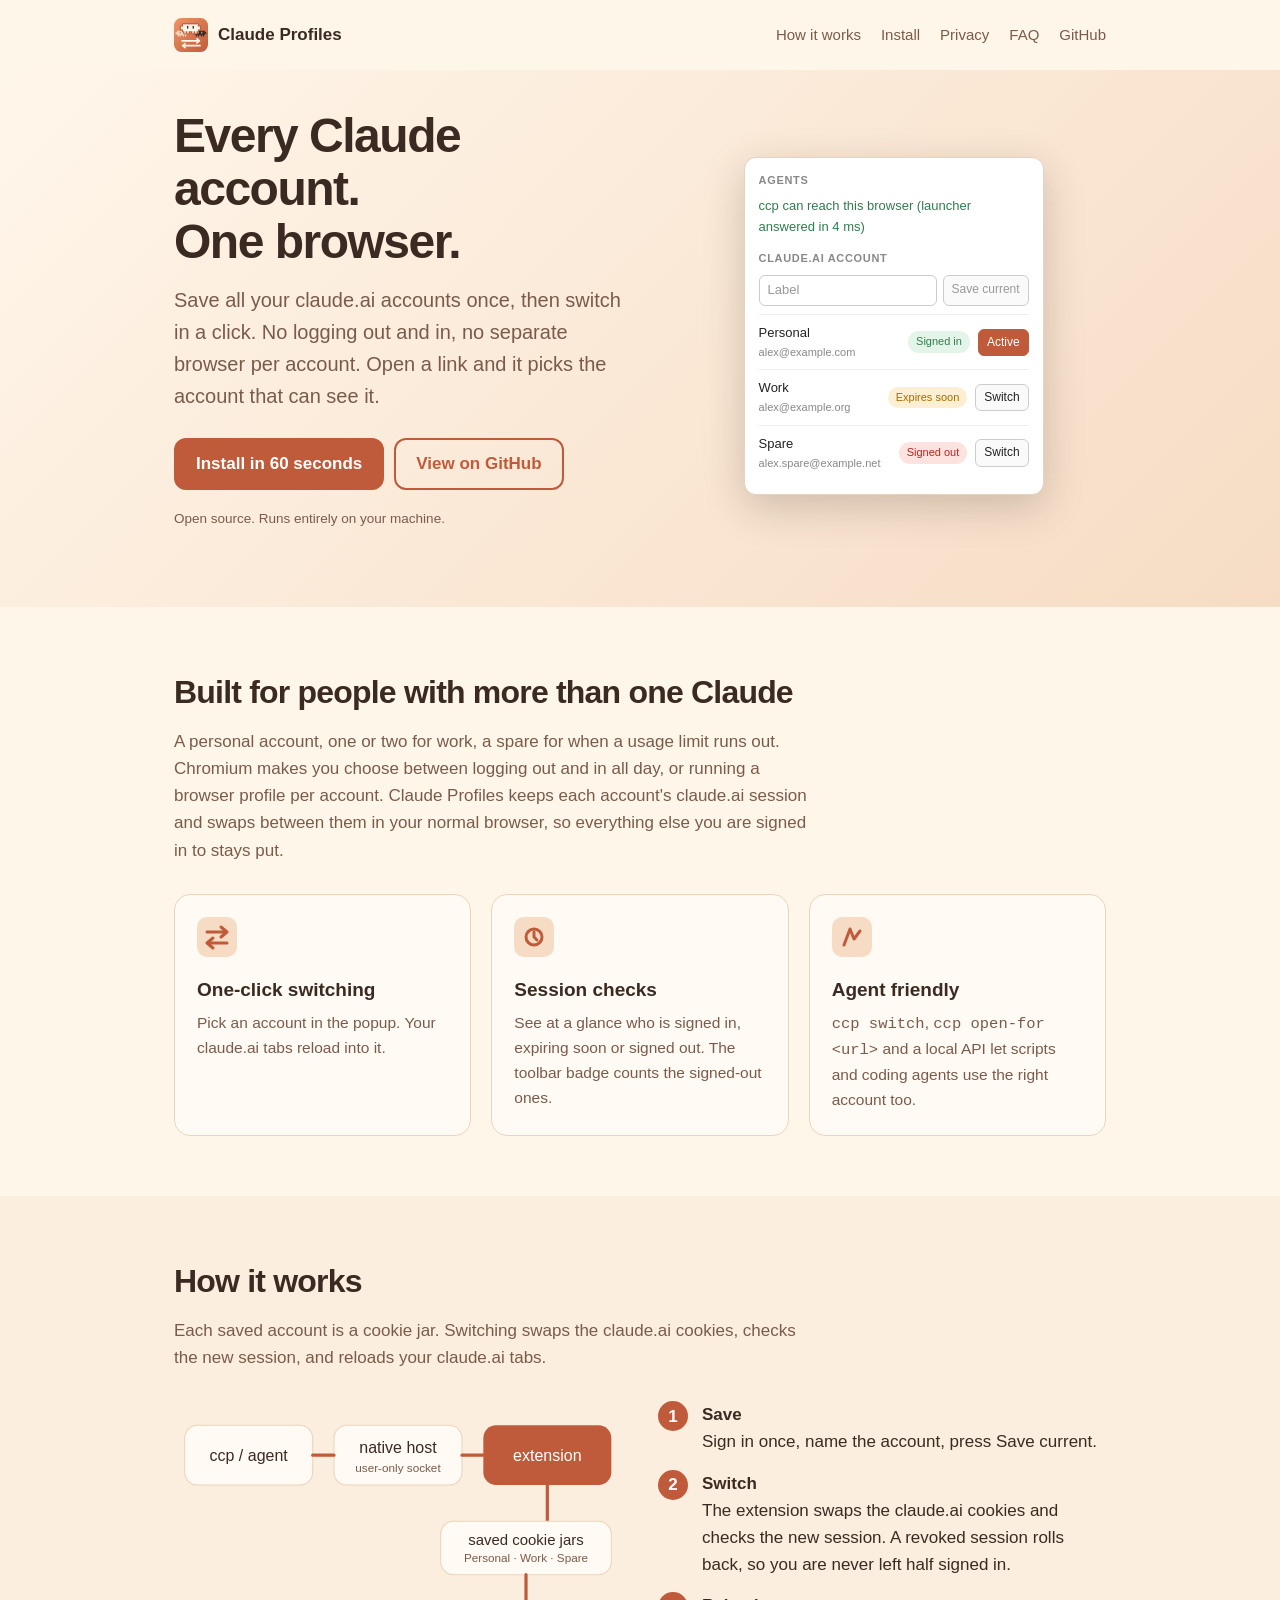
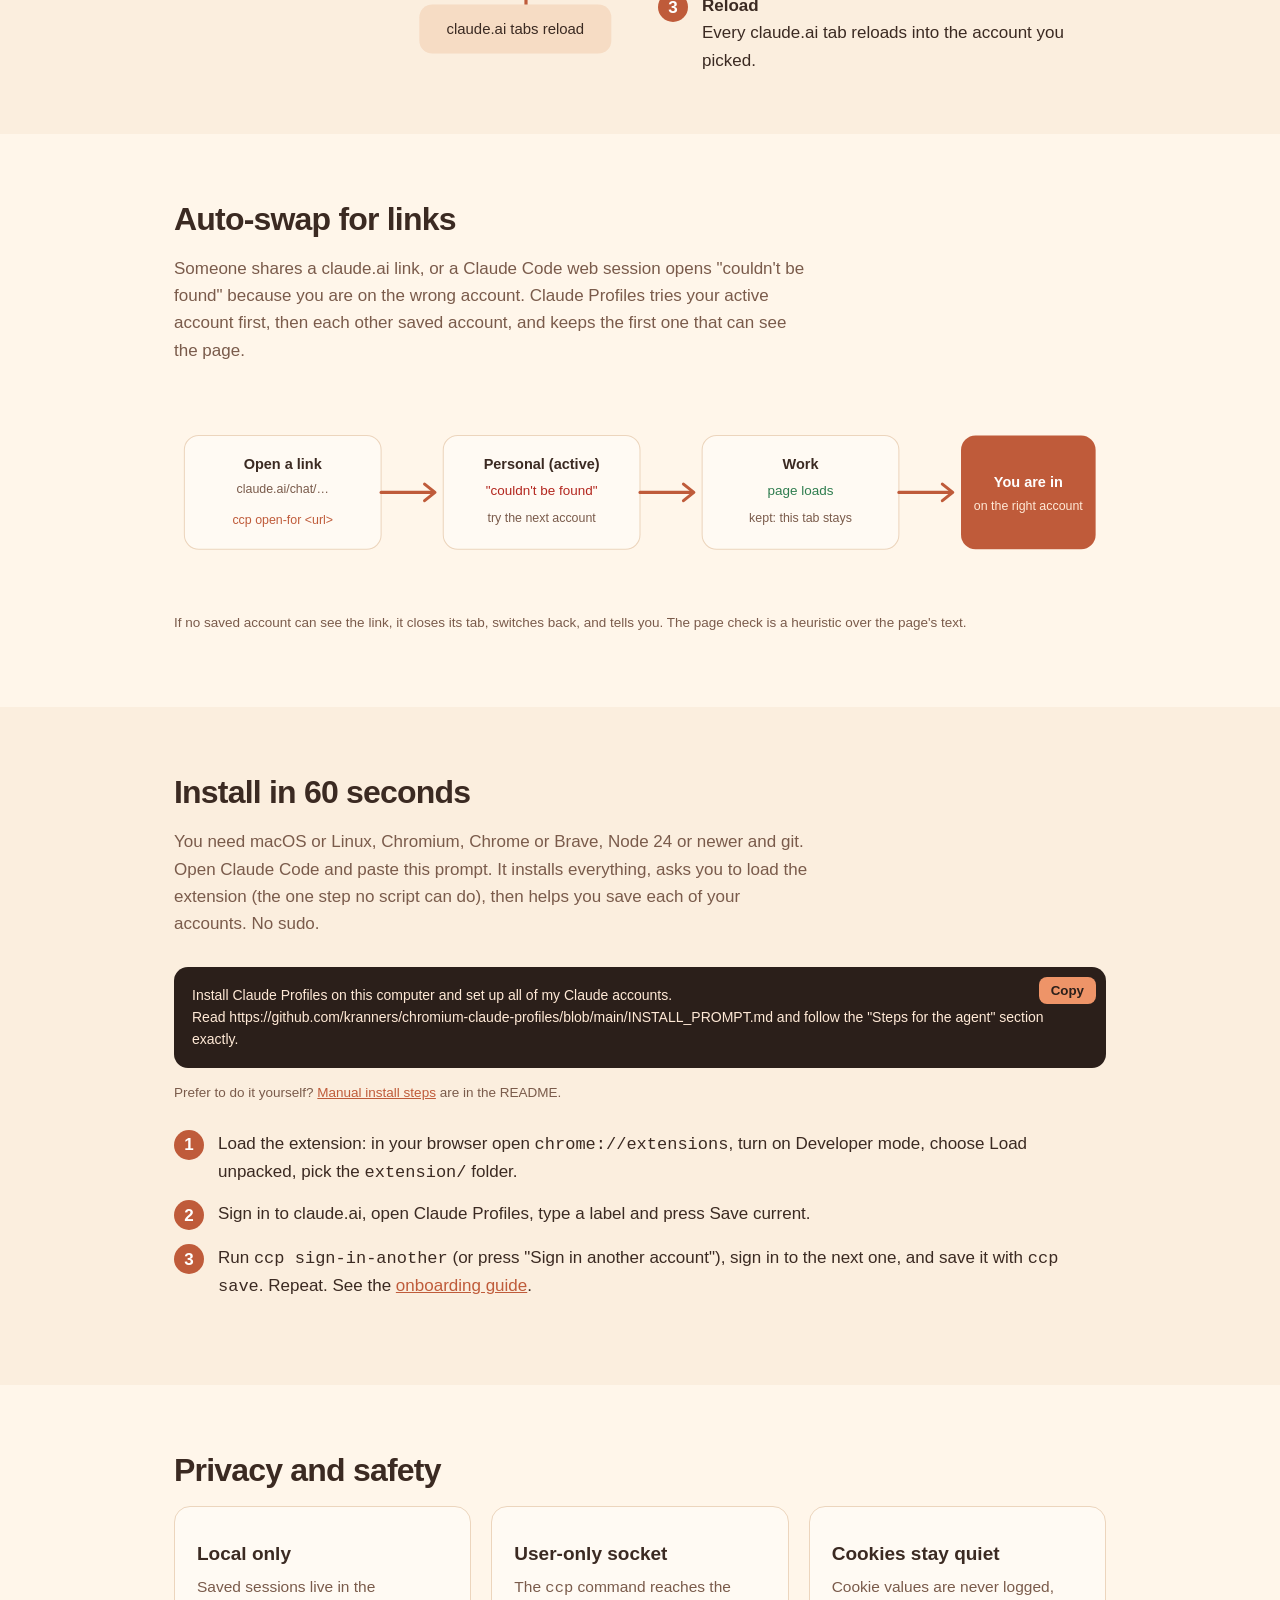
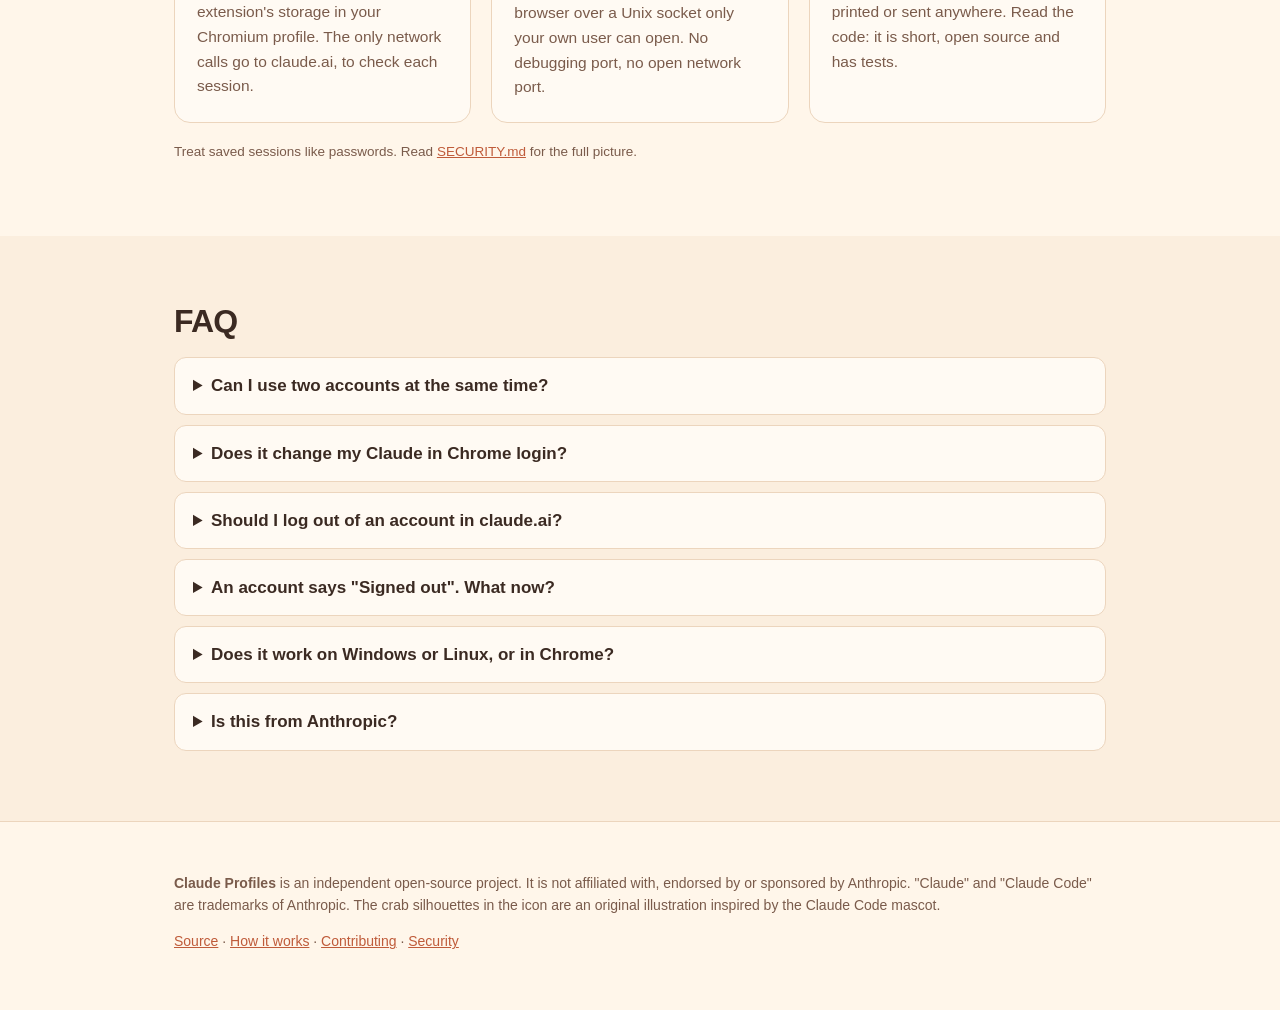
==== docs/index.html @ e4f6e4b7 "feat: icon, READMEs, Pages site, CI and Pages workflows; manifest 0.4.0" ====
<!doctype html>
<html lang="en">
<head>
<meta charset="utf-8">
<meta name="viewport" content="width=device-width, initial-scale=1">
<title>Claude Profiles: every Claude account, one browser</title>
<meta name="description" content="A Chromium extension that keeps all your claude.ai accounts in your normal browser and switches between them in a click. Open source, runs locally.">
<link rel="icon" href="assets/icon.svg" type="image/svg+xml">
<meta property="og:title" content="Claude Profiles">
<meta property="og:description" content="Every Claude account. One browser. One click.">
<meta property="og:image" content="https://kranners.github.io/chromium-claude-profiles/assets/social.png">
<style>
:root{--cream:#FFF6EA;--sand:#F6DCC4;--terra:#BF5B3A;--terra-l:#EE9468;--ink:#3B2A22;--mute:#7A5B4B;--card:#fffaf3}
*{box-sizing:border-box}
html{scroll-behavior:smooth}
body{margin:0;font:17px/1.6 -apple-system,BlinkMacSystemFont,"Segoe UI",Helvetica,Arial,sans-serif;color:var(--ink);background:var(--cream)}
a{color:var(--terra)}
.wrap{max-width:980px;margin:0 auto;padding:0 24px}
header.nav{display:flex;align-items:center;justify-content:space-between;padding:18px 0}
header.nav .brand{display:flex;align-items:center;gap:10px;font-weight:700;color:var(--ink);text-decoration:none}
header.nav img{width:34px;height:34px}
header.nav nav a{margin-left:20px;text-decoration:none;color:var(--mute);font-size:15px}
.hero{background:linear-gradient(135deg,var(--cream),var(--sand));padding:40px 0 64px}
.hero .wrap{display:grid;grid-template-columns:1.1fr 1fr;gap:40px;align-items:center}
h1{font-size:48px;line-height:1.1;letter-spacing:-1.5px;margin:0 0 16px}
.lead{font-size:20px;color:var(--mute);margin:0 0 26px}
.btn{display:inline-block;background:var(--terra);color:#fff;text-decoration:none;font-weight:600;padding:12px 22px;border-radius:12px}
.btn.alt{background:transparent;color:var(--terra);border:2px solid var(--terra);margin-left:10px;padding:10px 20px}
section{padding:60px 0}
section h2{font-size:32px;letter-spacing:-.8px;margin:0 0 10px}
section .sub{color:var(--mute);margin:0 0 30px;max-width:640px}
.grid{display:grid;grid-template-columns:repeat(3,1fr);gap:20px}
.card{background:var(--card);border:1px solid #ecd5bd;border-radius:16px;padding:22px}
.card h3{margin:10px 0 6px;font-size:19px}
.card p{margin:0;color:var(--mute);font-size:15.5px}
.alt-bg{background:#fbeede}
/* popup mock */
.popup{width:300px;background:#fff;border-radius:12px;box-shadow:0 12px 40px rgba(59,42,34,.22);border:1px solid #e5d3c0;padding:14px;font-size:13px;color:#222;font-family:-apple-system,Helvetica,Arial,sans-serif}
.popup h4{margin:0 0 6px;font-size:11px;letter-spacing:.06em;text-transform:uppercase;color:#888}
.popup .agents{color:#2f7d4f;margin:0 0 12px}
.popup .row{display:flex;align-items:center;gap:8px;padding:8px 0;border-top:1px solid #eee}
.popup .name{flex:1}
.popup .name small{display:block;color:#888;font-size:11px}
.chip{font-size:11px;padding:2px 8px;border-radius:99px;background:#e3f4e9;color:#2f7d4f}
.chip.amber{background:#fdf0d2;color:#a86a00}
.chip.red{background:#fde3e0;color:#b3261e}
.sw{font-size:12px;border:1px solid #ccc;background:#fafafa;border-radius:6px;padding:3px 8px}
.sw.on{background:var(--terra);color:#fff;border-color:var(--terra)}
.popup .save{display:flex;gap:6px;margin:8px 0}
.popup .save span{flex:1;border:1px solid #ccc;border-radius:6px;padding:4px 8px;color:#999}
/* steps */
ol.steps{counter-reset:s;list-style:none;padding:0;margin:0 0 24px;display:grid;gap:14px}
ol.steps li{counter-increment:s;display:flex;gap:14px;align-items:flex-start}
ol.steps li:before{content:counter(s);flex:none;width:30px;height:30px;border-radius:50%;background:var(--terra);color:#fff;font-weight:700;display:grid;place-items:center}
pre,code{font-family:ui-monospace,Menlo,Consolas,monospace}
.prompt{position:relative;background:#2b1f1a;color:#ffe9d6;border-radius:14px;padding:18px 18px 18px;font-size:14px;line-height:1.55;white-space:pre-wrap}
.prompt button{position:absolute;top:10px;right:10px;background:var(--terra-l);color:#2b1f1a;border:0;border-radius:8px;padding:6px 12px;font-weight:600;cursor:pointer}
.two{display:grid;grid-template-columns:1fr 1fr;gap:36px;align-items:center}
details{background:var(--card);border:1px solid #ecd5bd;border-radius:12px;padding:14px 18px;margin-bottom:10px}
summary{font-weight:600;cursor:pointer}
details p{margin:10px 0 0;color:var(--mute)}
footer{padding:36px 0 50px;color:var(--mute);font-size:14px;border-top:1px solid #ecd5bd}
.note{font-size:13.5px;color:var(--mute)}
@media(max-width:800px){.hero .wrap,.two,.grid{grid-template-columns:1fr}h1{font-size:36px}}
</style>
</head>
<body>

<div class="wrap"><header class="nav">
  <a class="brand" href="#"><img src="assets/icon.svg" alt="">Claude Profiles</a>
  <nav><a href="#how">How it works</a><a href="#install">Install</a><a href="#privacy">Privacy</a><a href="#faq">FAQ</a><a href="https://github.com/kranners/chromium-claude-profiles">GitHub</a></nav>
</header></div>

<div class="hero"><div class="wrap">
  <div>
    <h1>Every Claude account.<br>One browser.</h1>
    <p class="lead">Save all your claude.ai accounts once, then switch in a click. No logging out and in, no separate browser per account. Open a link and it picks the account that can see it.</p>
    <a class="btn" href="#install">Install in 60 seconds</a><a class="btn alt" href="https://github.com/kranners/chromium-claude-profiles">View on GitHub</a>
    <p class="note" style="margin-top:18px">Open source. Runs entirely on your machine.</p>
  </div>
  <div style="display:flex;justify-content:center">
    <!-- mock popup, fake accounts only -->
    <div class="popup" role="img" aria-label="Illustration of the Claude Profiles popup with two example accounts">
      <h4>Agents</h4>
      <p class="agents">ccp can reach this browser (launcher answered in 4 ms)</p>
      <h4>claude.ai account</h4>
      <div class="save"><span>Label</span><span class="sw" style="flex:none">Save current</span></div>
      <div class="row"><div class="name">Personal<small>alex@example.com</small></div><span class="chip">Signed in</span><span class="sw on">Active</span></div>
      <div class="row"><div class="name">Work<small>alex@example.org</small></div><span class="chip amber">Expires soon</span><span class="sw">Switch</span></div>
      <div class="row"><div class="name">Spare<small>alex.spare@example.net</small></div><span class="chip red">Signed out</span><span class="sw">Switch</span></div>
    </div>
  </div>
</div></div>

<section id="why"><div class="wrap">
  <h2>Built for people with more than one Claude</h2>
  <p class="sub">A personal account, one or two for work, a spare for when a usage limit runs out. Chromium makes you choose between logging out and in all day, or running a browser profile per account. Claude Profiles keeps each account's claude.ai session and swaps between them in your normal browser, so everything else you are signed in to stays put.</p>
  <div class="grid">
    <div class="card"><svg width="40" height="40" viewBox="0 0 40 40" aria-hidden="true"><rect width="40" height="40" rx="10" fill="#F6DCC4"/><path d="M10 15h20M24 10l6 5-6 5M30 26H10M16 21l-6 5 6 5" fill="none" stroke="#BF5B3A" stroke-width="3" stroke-linecap="round" stroke-linejoin="round"/></svg><h3>One-click switching</h3><p>Pick an account in the popup. Your claude.ai tabs reload into it.</p></div>
    <div class="card"><svg width="40" height="40" viewBox="0 0 40 40" aria-hidden="true"><rect width="40" height="40" rx="10" fill="#F6DCC4"/><circle cx="20" cy="20" r="8" fill="none" stroke="#BF5B3A" stroke-width="3"/><path d="M20 15v5l3 3" fill="none" stroke="#BF5B3A" stroke-width="3" stroke-linecap="round"/></svg><h3>Session checks</h3><p>See at a glance who is signed in, expiring soon or signed out. The toolbar badge counts the signed-out ones.</p></div>
    <div class="card"><svg width="40" height="40" viewBox="0 0 40 40" aria-hidden="true"><rect width="40" height="40" rx="10" fill="#F6DCC4"/><path d="M12 28l6-16 4 10 6-8" fill="none" stroke="#BF5B3A" stroke-width="3" stroke-linecap="round" stroke-linejoin="round"/></svg><h3>Agent friendly</h3><p><code>ccp switch</code>, <code>ccp open-for &lt;url&gt;</code> and a local API let scripts and coding agents use the right account too.</p></div>
  </div>
</div></section>

<section id="how" class="alt-bg"><div class="wrap">
  <h2>How it works</h2>
  <p class="sub">Each saved account is a cookie jar. Switching swaps the claude.ai cookies, checks the new session, and reloads your claude.ai tabs.</p>
  <div class="two">
    <!-- diagram: extension <-> ccp -->
    <svg viewBox="0 0 420 250" role="img" aria-label="Diagram: ccp talks over a local socket to the extension, which swaps claude.ai cookies" style="width:100%;height:auto">
      <rect x="10" y="20" width="120" height="56" rx="12" fill="#fffaf3" stroke="#ecd5bd"/><text x="70" y="53" text-anchor="middle" font-size="15" fill="#3B2A22" font-family="Helvetica,Arial">ccp / agent</text>
      <rect x="150" y="20" width="120" height="56" rx="12" fill="#fffaf3" stroke="#ecd5bd"/><text x="210" y="46" text-anchor="middle" font-size="15" fill="#3B2A22" font-family="Helvetica,Arial">native host</text><text x="210" y="64" text-anchor="middle" font-size="11" fill="#7A5B4B" font-family="Helvetica,Arial">user-only socket</text>
      <rect x="290" y="20" width="120" height="56" rx="12" fill="#BF5B3A"/><text x="350" y="53" text-anchor="middle" font-size="15" fill="#fff" font-family="Helvetica,Arial">extension</text>
      <path d="M130 48h20M270 48h20" stroke="#BF5B3A" stroke-width="3" stroke-linecap="round"/>
      <path d="M350 76v34" stroke="#BF5B3A" stroke-width="3" stroke-linecap="round"/>
      <rect x="250" y="110" width="160" height="50" rx="12" fill="#fffaf3" stroke="#ecd5bd"/><text x="330" y="132" text-anchor="middle" font-size="14" fill="#3B2A22" font-family="Helvetica,Arial">saved cookie jars</text><text x="330" y="148" text-anchor="middle" font-size="11" fill="#7A5B4B" font-family="Helvetica,Arial">Personal · Work · Spare</text>
      <path d="M330 160v28" stroke="#BF5B3A" stroke-width="3" stroke-linecap="round"/>
      <rect x="230" y="188" width="180" height="46" rx="12" fill="#F6DCC4"/><text x="320" y="216" text-anchor="middle" font-size="14" fill="#3B2A22" font-family="Helvetica,Arial">claude.ai tabs reload</text>
    </svg>
    <ol class="steps" style="margin:0">
      <li><div><strong>Save</strong><br>Sign in once, name the account, press Save current.</div></li>
      <li><div><strong>Switch</strong><br>The extension swaps the claude.ai cookies and checks the new session. A revoked session rolls back, so you are never left half signed in.</div></li>
      <li><div><strong>Reload</strong><br>Every claude.ai tab reloads into the account you picked.</div></li>
    </ol>
  </div>
</div></section>

<section id="autoswap"><div class="wrap">
  <h2>Auto-swap for links</h2>
  <p class="sub">Someone shares a claude.ai link, or a Claude Code web session opens "couldn't be found" because you are on the wrong account. Claude Profiles tries your active account first, then each other saved account, and keeps the first one that can see the page.</p>
  <svg viewBox="0 0 900 190" role="img" aria-label="Illustration of auto-swap: a link opens, the active account cannot see it, the next account can" style="width:100%;height:auto">
    <g font-family="Helvetica,Arial" font-size="14">
      <rect x="10" y="40" width="190" height="110" rx="14" fill="#fffaf3" stroke="#ecd5bd"/><text x="105" y="72" text-anchor="middle" fill="#3B2A22" font-weight="700">Open a link</text><text x="105" y="96" text-anchor="middle" fill="#7A5B4B" font-size="12">claude.ai/chat/…</text><text x="105" y="126" text-anchor="middle" fill="#BF5B3A" font-size="12">ccp open-for &lt;url&gt;</text>
      <path d="M200 95h50" stroke="#BF5B3A" stroke-width="3" stroke-linecap="round"/><path d="M242 87l10 8-10 8" fill="none" stroke="#BF5B3A" stroke-width="3" stroke-linecap="round" stroke-linejoin="round"/>
      <rect x="260" y="40" width="190" height="110" rx="14" fill="#fffaf3" stroke="#ecd5bd"/><text x="355" y="72" text-anchor="middle" fill="#3B2A22" font-weight="700">Personal (active)</text><text x="355" y="98" text-anchor="middle" fill="#b3261e" font-size="13">"couldn't be found"</text><text x="355" y="124" text-anchor="middle" fill="#7A5B4B" font-size="12">try the next account</text>
      <path d="M450 95h50" stroke="#BF5B3A" stroke-width="3" stroke-linecap="round"/><path d="M492 87l10 8-10 8" fill="none" stroke="#BF5B3A" stroke-width="3" stroke-linecap="round" stroke-linejoin="round"/>
      <rect x="510" y="40" width="190" height="110" rx="14" fill="#fffaf3" stroke="#ecd5bd"/><text x="605" y="72" text-anchor="middle" fill="#3B2A22" font-weight="700">Work</text><text x="605" y="98" text-anchor="middle" fill="#2f7d4f" font-size="13">page loads</text><text x="605" y="124" text-anchor="middle" fill="#7A5B4B" font-size="12">kept: this tab stays</text>
      <path d="M700 95h50" stroke="#BF5B3A" stroke-width="3" stroke-linecap="round"/><path d="M742 87l10 8-10 8" fill="none" stroke="#BF5B3A" stroke-width="3" stroke-linecap="round" stroke-linejoin="round"/>
      <rect x="760" y="40" width="130" height="110" rx="14" fill="#BF5B3A"/><text x="825" y="90" text-anchor="middle" fill="#fff" font-weight="700">You are in</text><text x="825" y="112" text-anchor="middle" fill="#ffe9d6" font-size="12">on the right account</text>
    </g>
  </svg>
  <p class="note">If no saved account can see the link, it closes its tab, switches back, and tells you. The page check is a heuristic over the page's text.</p>
</div></section>

<section id="install" class="alt-bg"><div class="wrap">
  <h2>Install in 60 seconds</h2>
  <p class="sub">You need macOS or Linux, Chromium, Chrome or Brave, Node 24 or newer and git. Open Claude Code and paste this prompt. It installs everything, asks you to load the extension (the one step no script can do), then helps you save each of your accounts. No sudo.</p>
  <div class="prompt" id="prompt"><button type="button" onclick="navigator.clipboard.writeText(document.getElementById('ptext').innerText);this.textContent='Copied'">Copy</button><span id="ptext"><!-- INSTALL_PROMPT_START -->Install Claude Profiles on this computer and set up all of my Claude accounts.
Read https://github.com/kranners/chromium-claude-profiles/blob/main/INSTALL_PROMPT.md and follow the "Steps for the agent" section exactly.<!-- INSTALL_PROMPT_END --></span></div>
  <p class="note" style="margin-top:14px">Prefer to do it yourself? <a href="https://github.com/kranners/chromium-claude-profiles#install-in-about-60-seconds">Manual install steps</a> are in the README.</p>
  <ol class="steps" style="margin-top:26px">
    <li><div>Load the extension: in your browser open <code>chrome://extensions</code>, turn on Developer mode, choose Load unpacked, pick the <code>extension/</code> folder.</div></li>
    <li><div>Sign in to claude.ai, open Claude Profiles, type a label and press Save current.</div></li>
    <li><div>Run <code>ccp sign-in-another</code> (or press "Sign in another account"), sign in to the next one, and save it with <code>ccp save</code>. Repeat. See the <a href="https://github.com/kranners/chromium-claude-profiles/blob/main/docs/ONBOARDING.md">onboarding guide</a>.</div></li>
  </ol>
</div></section>

<section id="privacy"><div class="wrap">
  <h2>Privacy and safety</h2>
  <div class="grid">
    <div class="card"><h3>Local only</h3><p>Saved sessions live in the extension's storage in your Chromium profile. The only network calls go to claude.ai, to check each session.</p></div>
    <div class="card"><h3>User-only socket</h3><p>The <code>ccp</code> command reaches the browser over a Unix socket only your own user can open. No debugging port, no open network port.</p></div>
    <div class="card"><h3>Cookies stay quiet</h3><p>Cookie values are never logged, printed or sent anywhere. Read the code: it is short, open source and has tests.</p></div>
  </div>
  <p class="note" style="margin-top:18px">Treat saved sessions like passwords. Read <a href="https://github.com/kranners/chromium-claude-profiles/blob/main/SECURITY.md">SECURITY.md</a> for the full picture.</p>
</div></section>

<section id="faq" class="alt-bg"><div class="wrap">
  <h2>FAQ</h2>
  <details><summary>Can I use two accounts at the same time?</summary><p>No. Chromium keeps cookies per profile, not per tab, so one claude.ai account is active in the browser at a time. A switch reloads your claude.ai tabs, so finish your message first.</p></details>
  <details><summary>Does it change my Claude in Chrome login?</summary><p>No. It swaps the claude.ai website session only. The Claude in Chrome extension keeps its own login.</p></details>
  <details><summary>Should I log out of an account in claude.ai?</summary><p>Never log out of a saved account: logging out revokes the session and the saved copy stops working. Use "Sign in another account" in the popup instead.</p></details>
  <details><summary>An account says "Signed out". What now?</summary><p>Switch to the browser's current account, use "Sign in another account", sign in to the one that expired and save it under the same label. The <a href="https://github.com/kranners/chromium-claude-profiles/blob/main/docs/TROUBLESHOOTING.md">troubleshooting guide</a> has more.</p></details>
  <details><summary>Does it work on Windows or Linux, or in Chrome?</summary><p>macOS and Linux with Chromium, Google Chrome or Brave. Windows is not supported.</p></details>
  <details><summary>Is this from Anthropic?</summary><p>No. Claude Profiles is an independent, unofficial open-source project. See the note below.</p></details>
</div></section>

<footer><div class="wrap">
  <p><strong>Claude Profiles</strong> is an independent open-source project. It is not affiliated with, endorsed by or sponsored by Anthropic. "Claude" and "Claude Code" are trademarks of Anthropic. The crab silhouettes in the icon are an original illustration inspired by the Claude Code mascot.</p>
  <p><a href="https://github.com/kranners/chromium-claude-profiles">Source</a> · <a href="https://github.com/kranners/chromium-claude-profiles/blob/main/docs/HOW-IT-WORKS.md">How it works</a> · <a href="https://github.com/kranners/chromium-claude-profiles/blob/main/CONTRIBUTING.md">Contributing</a> · <a href="https://github.com/kranners/chromium-claude-profiles/blob/main/SECURITY.md">Security</a></p>
</div></footer>
</body>
</html>
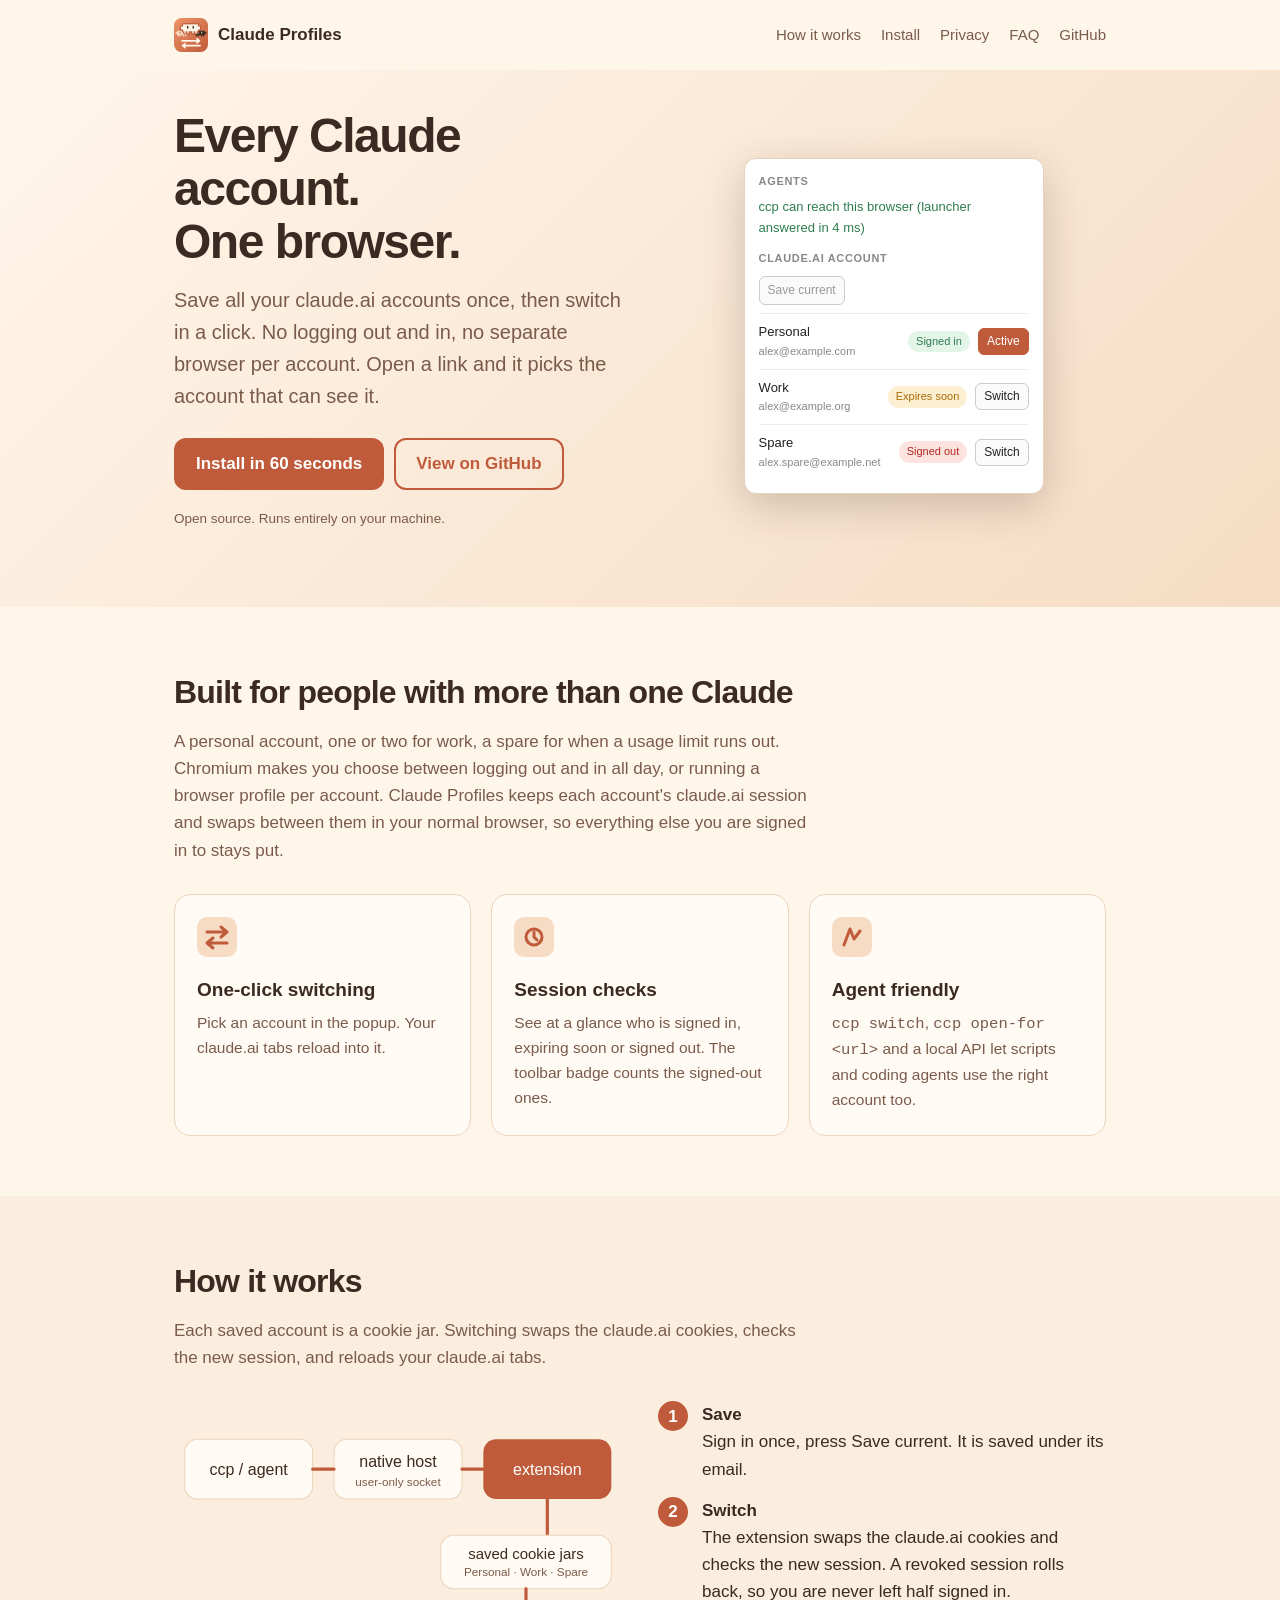
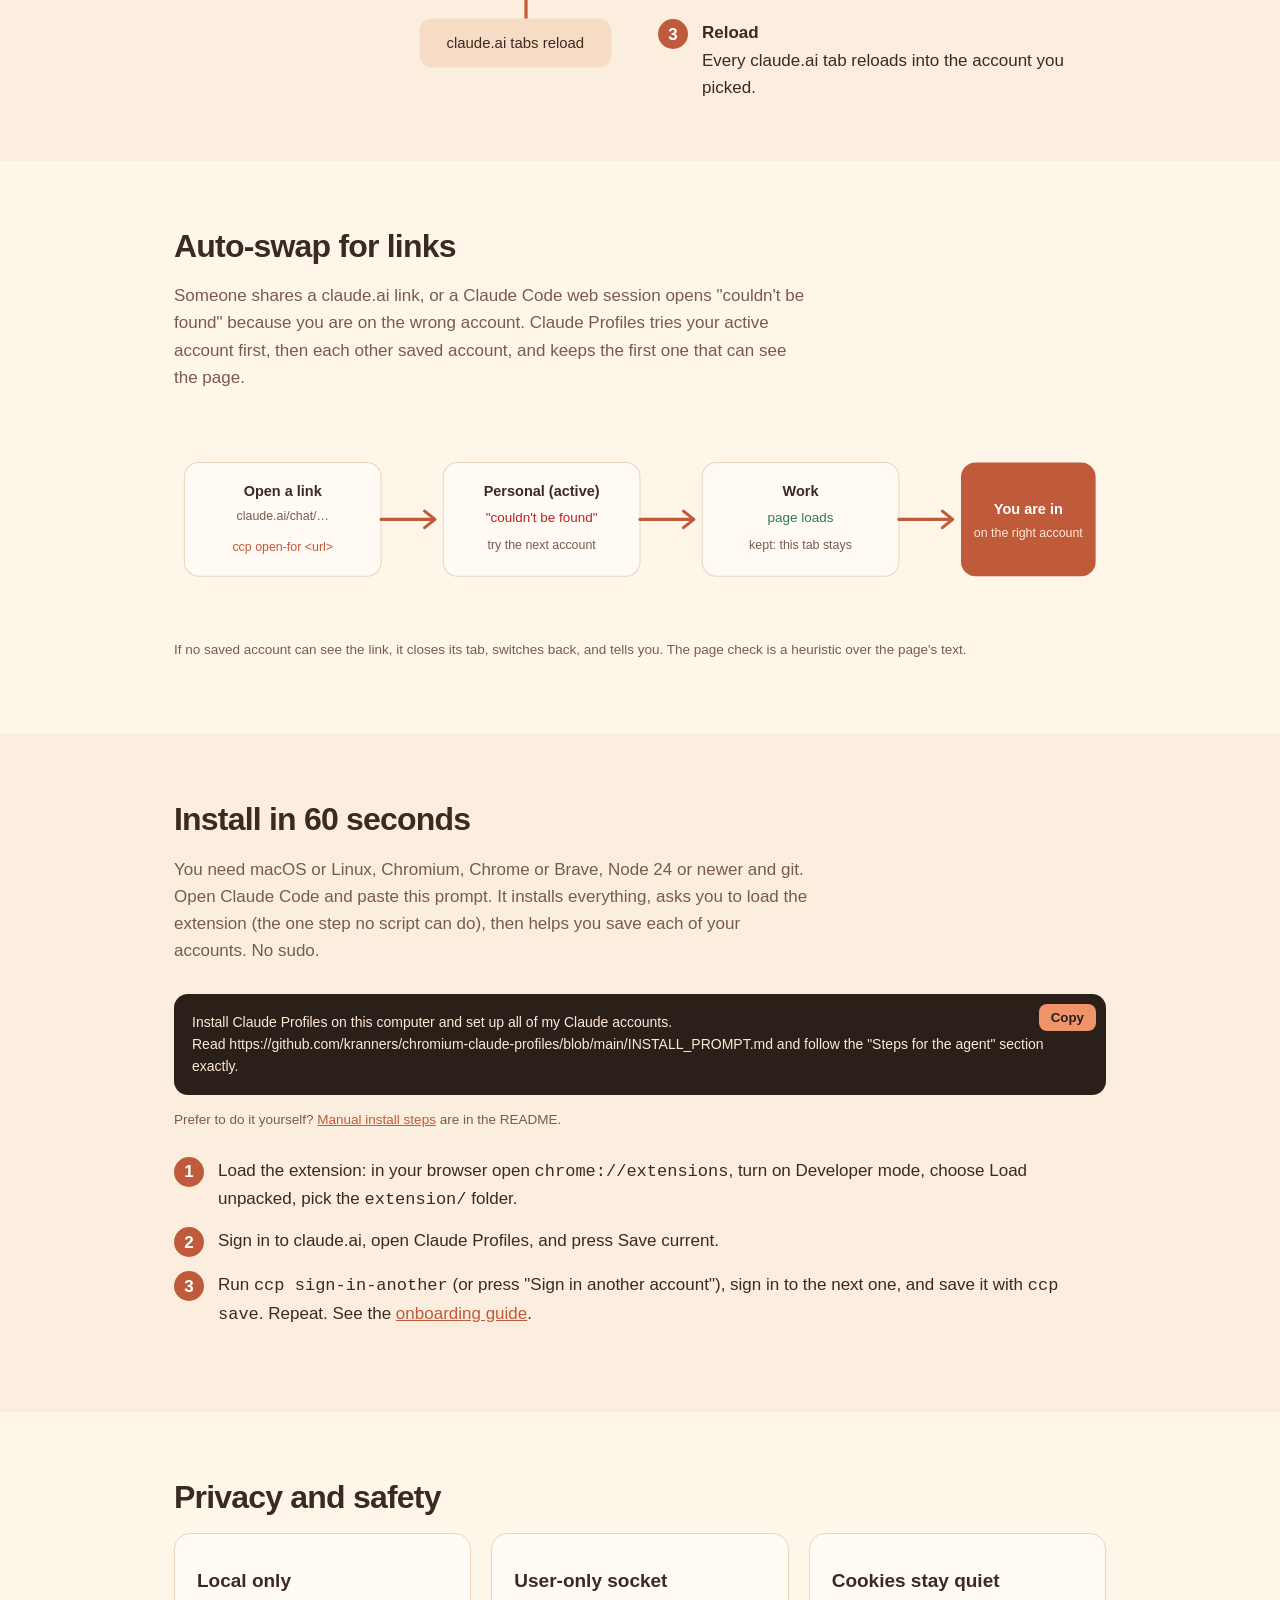
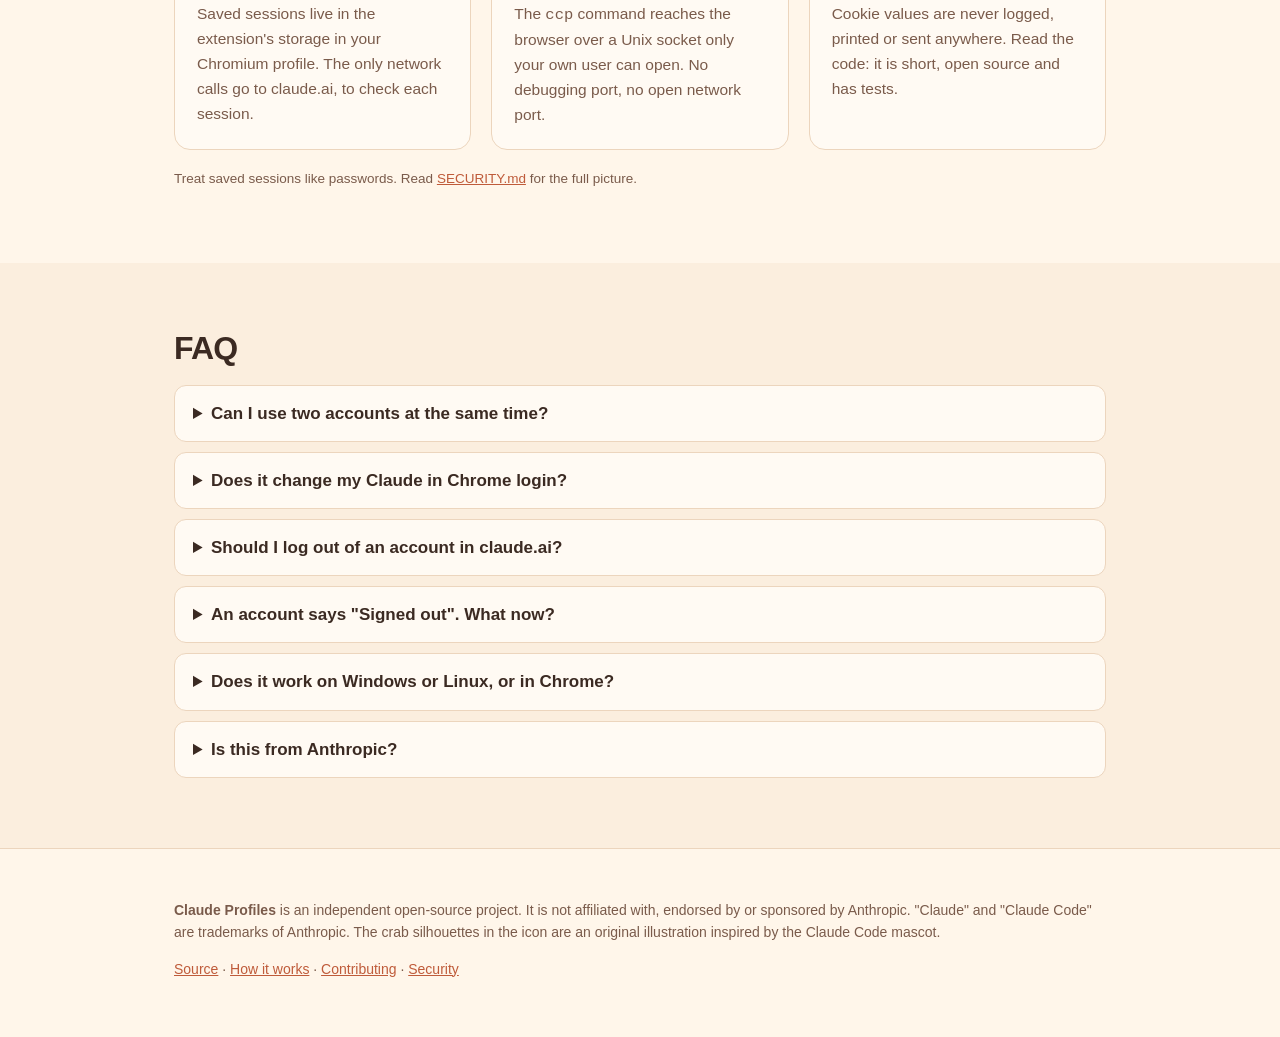
==== commit 9e6cd35d: "Fix Sign in another account and label saved accounts by their email The popup's Sign in another acco" ====
--- a/docs/index.html
+++ b/docs/index.html
@@ -84,7 +84,7 @@
       <h4>Agents</h4>
       <p class="agents">ccp can reach this browser (launcher answered in 4 ms)</p>
       <h4>claude.ai account</h4>
-      <div class="save"><span>Label</span><span class="sw" style="flex:none">Save current</span></div>
+      <div class="save"><span class="sw" style="flex:none">Save current</span></div>
       <div class="row"><div class="name">Personal<small>alex@example.com</small></div><span class="chip">Signed in</span><span class="sw on">Active</span></div>
       <div class="row"><div class="name">Work<small>alex@example.org</small></div><span class="chip amber">Expires soon</span><span class="sw">Switch</span></div>
       <div class="row"><div class="name">Spare<small>alex.spare@example.net</small></div><span class="chip red">Signed out</span><span class="sw">Switch</span></div>
@@ -118,7 +118,7 @@
       <rect x="230" y="188" width="180" height="46" rx="12" fill="#F6DCC4"/><text x="320" y="216" text-anchor="middle" font-size="14" fill="#3B2A22" font-family="Helvetica,Arial">claude.ai tabs reload</text>
     </svg>
     <ol class="steps" style="margin:0">
-      <li><div><strong>Save</strong><br>Sign in once, name the account, press Save current.</div></li>
+      <li><div><strong>Save</strong><br>Sign in once, press Save current. It is saved under its email.</div></li>
       <li><div><strong>Switch</strong><br>The extension swaps the claude.ai cookies and checks the new session. A revoked session rolls back, so you are never left half signed in.</div></li>
       <li><div><strong>Reload</strong><br>Every claude.ai tab reloads into the account you picked.</div></li>
     </ol>
@@ -150,7 +150,7 @@
   <p class="note" style="margin-top:14px">Prefer to do it yourself? <a href="https://github.com/kranners/chromium-claude-profiles#install-in-about-60-seconds">Manual install steps</a> are in the README.</p>
   <ol class="steps" style="margin-top:26px">
     <li><div>Load the extension: in your browser open <code>chrome://extensions</code>, turn on Developer mode, choose Load unpacked, pick the <code>extension/</code> folder.</div></li>
-    <li><div>Sign in to claude.ai, open Claude Profiles, type a label and press Save current.</div></li>
+    <li><div>Sign in to claude.ai, open Claude Profiles, and press Save current.</div></li>
     <li><div>Run <code>ccp sign-in-another</code> (or press "Sign in another account"), sign in to the next one, and save it with <code>ccp save</code>. Repeat. See the <a href="https://github.com/kranners/chromium-claude-profiles/blob/main/docs/ONBOARDING.md">onboarding guide</a>.</div></li>
   </ol>
 </div></section>
@@ -170,7 +170,7 @@
   <details><summary>Can I use two accounts at the same time?</summary><p>No. Chromium keeps cookies per profile, not per tab, so one claude.ai account is active in the browser at a time. A switch reloads your claude.ai tabs, so finish your message first.</p></details>
   <details><summary>Does it change my Claude in Chrome login?</summary><p>No. It swaps the claude.ai website session only. The Claude in Chrome extension keeps its own login.</p></details>
   <details><summary>Should I log out of an account in claude.ai?</summary><p>Never log out of a saved account: logging out revokes the session and the saved copy stops working. Use "Sign in another account" in the popup instead.</p></details>
-  <details><summary>An account says "Signed out". What now?</summary><p>Switch to the browser's current account, use "Sign in another account", sign in to the one that expired and save it under the same label. The <a href="https://github.com/kranners/chromium-claude-profiles/blob/main/docs/TROUBLESHOOTING.md">troubleshooting guide</a> has more.</p></details>
+  <details><summary>An account says "Signed out". What now?</summary><p>Switch to the browser's current account, use "Sign in another account", sign in to the one that expired and press Save current. The <a href="https://github.com/kranners/chromium-claude-profiles/blob/main/docs/TROUBLESHOOTING.md">troubleshooting guide</a> has more.</p></details>
   <details><summary>Does it work on Windows or Linux, or in Chrome?</summary><p>macOS and Linux with Chromium, Google Chrome or Brave. Windows is not supported.</p></details>
   <details><summary>Is this from Anthropic?</summary><p>No. Claude Profiles is an independent, unofficial open-source project. See the note below.</p></details>
 </div></section>
